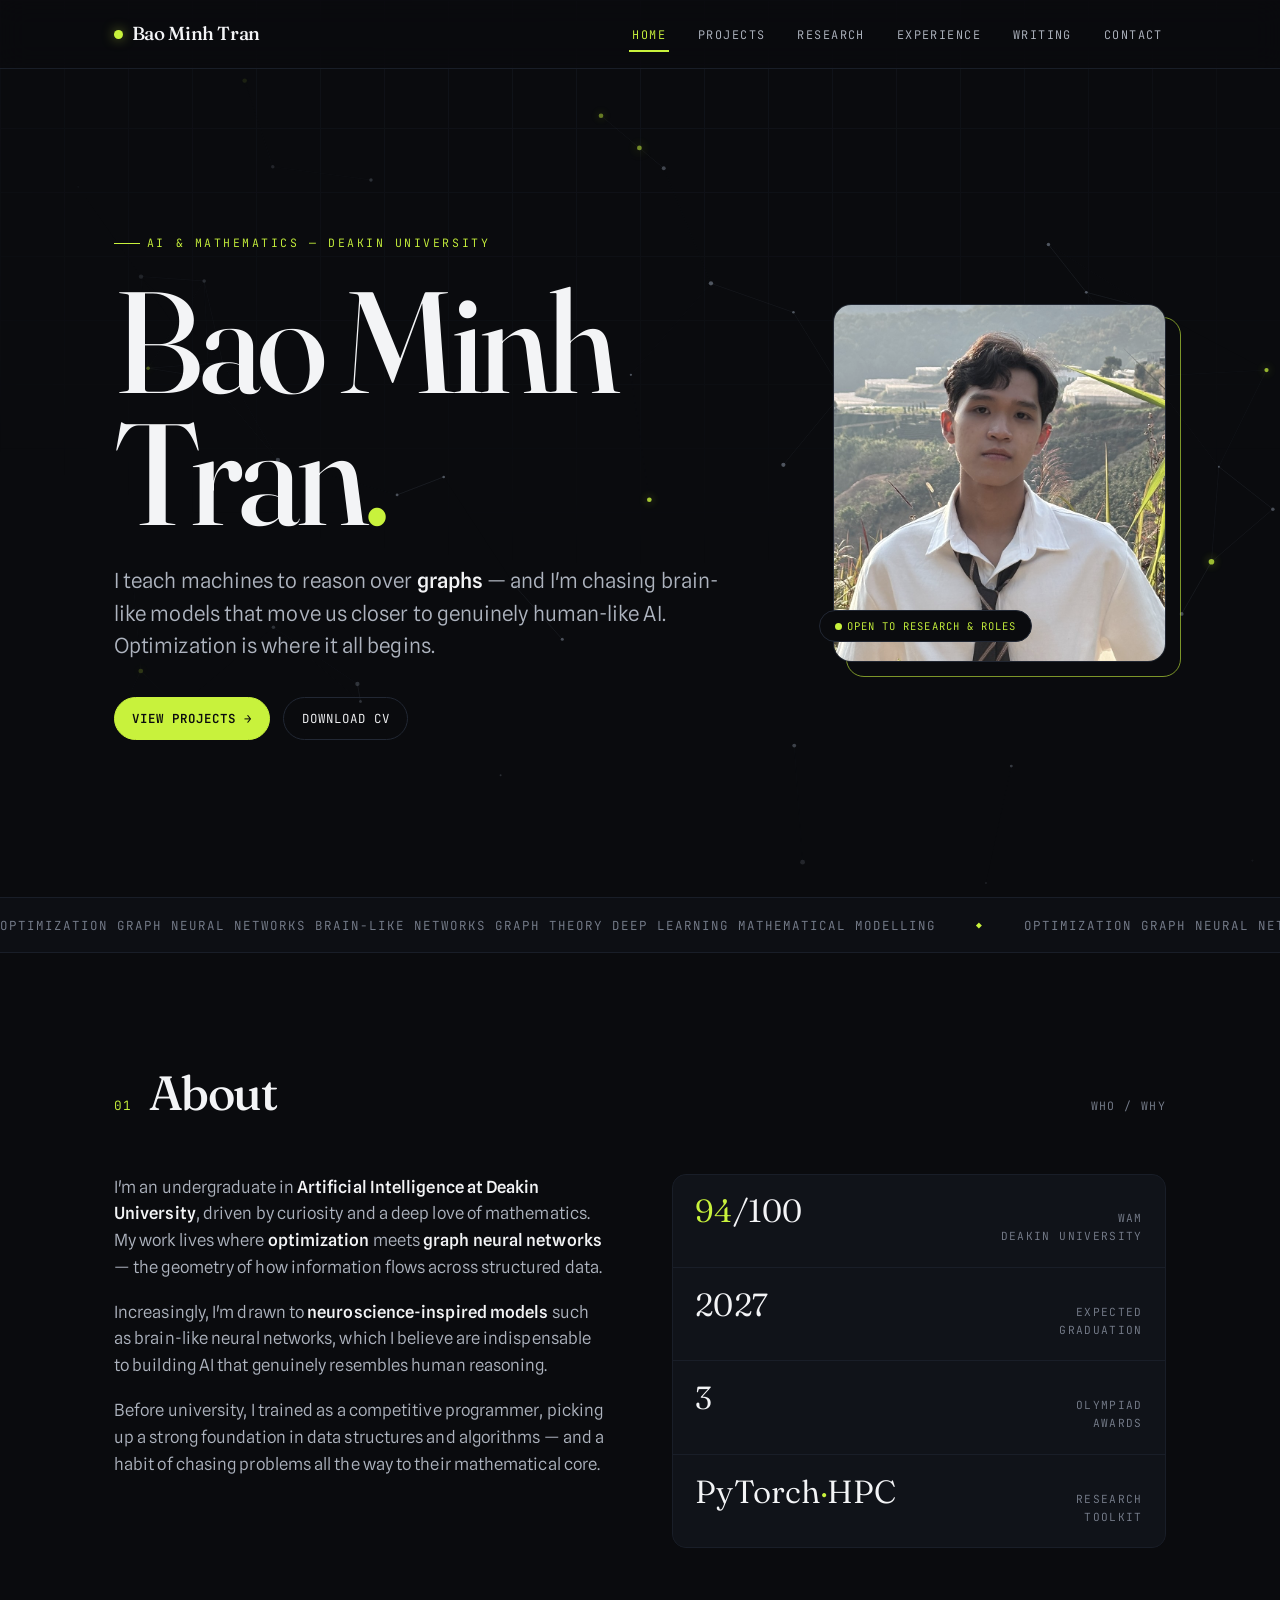
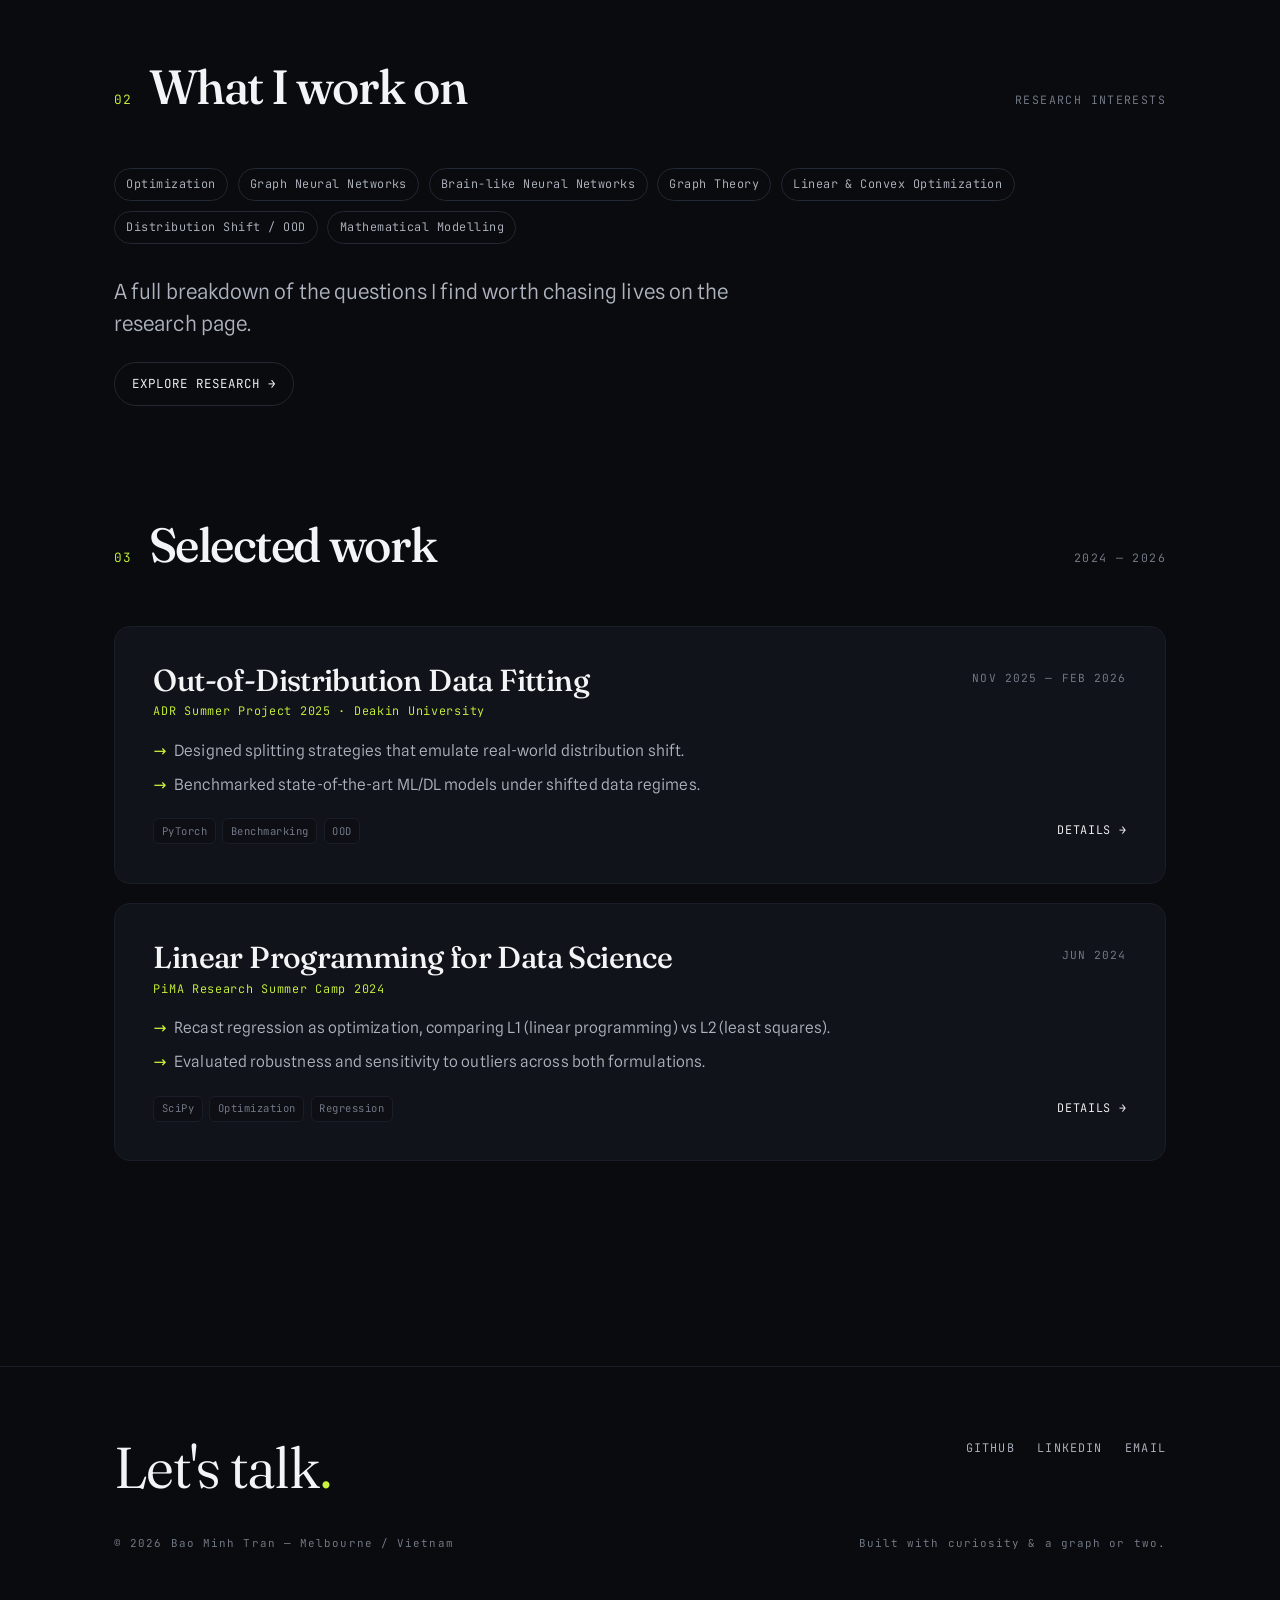
==== index.html @ bcad1dab "Initial commit" ====
<!DOCTYPE html>
<html lang="en">
<head>
<meta charset="UTF-8">
<meta name="viewport" content="width=device-width, initial-scale=1.0">
<title>Bao Minh Tran — AI & Mathematics</title>
<meta name="description" content="Bao Minh Tran — Artificial Intelligence undergraduate at Deakin University, working at the intersection of optimization, graph neural networks, and brain-like AI.">
<link rel="preconnect" href="https://fonts.googleapis.com">
<link rel="preconnect" href="https://fonts.gstatic.com" crossorigin>
<link href="https://fonts.googleapis.com/css2?family=Fraunces:opsz,wght@9..144,400..600&family=JetBrains+Mono:wght@400;500&family=Spline+Sans:wght@300;400;500&display=swap" rel="stylesheet">
<link rel="stylesheet" href="styles.css">
</head>
<body>

<header class="nav">
  <div class="wrap nav-inner">
    <a class="brand" href="index.html"><span class="node"></span>Bao Minh Tran</a>
    <button class="nav-toggle" aria-label="Menu" aria-expanded="false"><span></span></button>
    <ul class="nav-links">
      <li><a href="index.html" aria-current="page">Home</a></li>
      <li><a href="projects.html">Projects</a></li>
      <li><a href="research.html">Research</a></li>
      <li><a href="experience.html">Experience</a></li>
      <li><a href="blog.html">Writing</a></li>
      <li><a href="contact.html">Contact</a></li>
    </ul>
  </div>
</header>

<main>
  <!-- HERO -->
  <section class="hero">
    <canvas class="hero-canvas" data-graph data-density="1.1" aria-hidden="true"></canvas>
    <div class="wrap">
      <div class="hero-grid">
        <div class="hero-copy load">
          <span class="eyebrow">AI &amp; Mathematics — Deakin University</span>
          <h1 class="display">Bao Minh<br>Tran<span class="dot">.</span></h1>
          <p class="lede">I teach machines to reason over <strong style="color:var(--ink);font-weight:500">graphs</strong> — and I'm chasing brain-like models that move us closer to genuinely human-like AI. Optimization is where it all begins.</p>
          <div class="btn-row">
            <a class="btn btn-primary" href="projects.html">View projects <span class="arr">→</span></a>
            <a class="btn btn-ghost" href="assets/cv.pdf" target="_blank" rel="noopener">Download CV</a>
          </div>
        </div>
        <div class="hero-portrait load">
          <img src="assets/profile.jpg" alt="Portrait of Bao Minh Tran">
          <span class="portrait-tag"><span class="pulse"></span>Open to research &amp; roles</span>
        </div>
      </div>
    </div>
  </section>

  <!-- INTEREST TAPE -->
  <div class="tape" aria-hidden="true">
    <div class="tape-track">
      <span>Optimization Graph Neural Networks Brain-like Networks Graph Theory Deep Learning Mathematical Modelling</span>
      <span>Optimization Graph Neural Networks Brain-like Networks Graph Theory Deep Learning Mathematical Modelling</span>
    </div>
  </div>

  <!-- ABOUT -->
  <section class="section">
    <div class="wrap">
      <div class="section-head reveal">
        <span class="section-index">01</span>
        <h2 class="section-title">About</h2>
        <span class="section-note">Who / Why</span>
      </div>
      <div class="about-grid">
        <div class="reveal">
          <p>I'm an undergraduate in <strong>Artificial Intelligence at Deakin University</strong>, driven by curiosity and a deep love of mathematics. My work lives where <strong>optimization</strong> meets <strong>graph neural networks</strong> — the geometry of how information flows across structured data.</p>
          <p>Increasingly, I'm drawn to <strong>neuroscience-inspired models</strong> such as brain-like neural networks, which I believe are indispensable to building AI that genuinely resembles human reasoning.</p>
          <p>Before university, I trained as a competitive programmer, picking up a strong foundation in data structures and algorithms — and a habit of chasing problems all the way to their mathematical core.</p>
        </div>
        <div class="stat-rail reveal" data-delay="80">
          <div class="stat"><span class="num"><em>94</em>/100</span><span class="lab">WAM<br>Deakin University</span></div>
          <div class="stat"><span class="num">2027</span><span class="lab">Expected<br>graduation</span></div>
          <div class="stat"><span class="num">3</span><span class="lab">Olympiad<br>awards</span></div>
          <div class="stat"><span class="num">PyTorch<span class="dot">·</span>HPC</span><span class="lab">Research<br>toolkit</span></div>
        </div>
      </div>
    </div>
  </section>

  <!-- FOCUS -->
  <section class="section" style="padding-top:0;">
    <div class="wrap">
      <div class="section-head reveal">
        <span class="section-index">02</span>
        <h2 class="section-title">What I work on</h2>
        <span class="section-note">Research interests</span>
      </div>
      <div class="chips reveal" style="margin-bottom:2rem;">
        <span class="chip">Optimization</span>
        <span class="chip">Graph Neural Networks</span>
        <span class="chip">Brain-like Neural Networks</span>
        <span class="chip">Graph Theory</span>
        <span class="chip">Linear &amp; Convex Optimization</span>
        <span class="chip">Distribution Shift / OOD</span>
        <span class="chip">Mathematical Modelling</span>
      </div>
      <p class="lede reveal">A full breakdown of the questions I find worth chasing lives on the research page.</p>
      <div class="btn-row reveal" style="margin-top:1.4rem;">
        <a class="btn btn-ghost" href="research.html">Explore research <span class="arr">→</span></a>
      </div>
    </div>
  </section>

  <!-- SELECTED WORK TEASER -->
  <section class="section" style="padding-top:0;">
    <div class="wrap">
      <div class="section-head reveal">
        <span class="section-index">03</span>
        <h2 class="section-title">Selected work</h2>
        <span class="section-note">2024 — 2026</span>
      </div>
      <div class="cards">
        <article class="card reveal">
          <div class="card-top">
            <h3>Out-of-Distribution Data Fitting</h3>
            <span class="meta">Nov 2025 — Feb 2026</span>
          </div>
          <div class="org">ADR Summer Project 2025 · Deakin University</div>
          <ul>
            <li>Designed splitting strategies that emulate real-world distribution shift.</li>
            <li>Benchmarked state-of-the-art ML/DL models under shifted data regimes.</li>
          </ul>
          <div class="card-foot">
            <div class="tag-row"><span class="tag">PyTorch</span><span class="tag">Benchmarking</span><span class="tag">OOD</span></div>
            <a class="repo-link" href="projects.html">Details →</a>
          </div>
        </article>
        <article class="card reveal" data-delay="80">
          <div class="card-top">
            <h3>Linear Programming for Data Science</h3>
            <span class="meta">Jun 2024</span>
          </div>
          <div class="org">PiMA Research Summer Camp 2024</div>
          <ul>
            <li>Recast regression as optimization, comparing L1 (linear programming) vs L2 (least squares).</li>
            <li>Evaluated robustness and sensitivity to outliers across both formulations.</li>
          </ul>
          <div class="card-foot">
            <div class="tag-row"><span class="tag">SciPy</span><span class="tag">Optimization</span><span class="tag">Regression</span></div>
            <a class="repo-link" href="projects.html">Details →</a>
          </div>
        </article>
      </div>
    </div>
  </section>
</main>

<footer class="footer">
  <div class="wrap">
    <div class="footer-grid">
      <div class="big"><a href="contact.html">Let's talk<span class="dot">.</span></a></div>
      <nav class="footer-links" aria-label="Social links">
        <a href="https://github.com/Trminh06-work" target="_blank" rel="noopener">GitHub</a>
        <a href="https://linkedin.com/in/bao-minh-tran" target="_blank" rel="noopener">LinkedIn</a>
        <a href="mailto:s224236373@deakin.edu.au">Email</a>
      </nav>
    </div>
    <div class="footer-meta">
      <span>© <span data-year>2026</span> Bao Minh Tran — Melbourne / Vietnam</span>
      <span>Built with curiosity &amp; a graph or two.</span>
    </div>
  </div>
</footer>

<script src="main.js"></script>
</body>
</html>
---- styles.css ----
/* ============================================================
   Bao Minh Tran — personal site
   Aesthetic: cool ink background, acid-lime accent,
   editorial serif display (Fraunces) + clean sans body
   (Spline Sans) + mono labels (JetBrains Mono).
   Motif: graph networks (nodes + edges).
   ============================================================ */

:root {
  --bg:        #0A0B0E;
  --bg-soft:   #0D0F14;
  --panel:     #101319;
  --panel-2:   #141822;
  --line:      #222834;
  --line-soft: #191E28;
  --ink:       #F3F4F6;
  --ink-dim:   #AEB4BF;
  --muted:     #767D8B;
  --accent:    #C8F23C;
  --accent-ink:#0A0B0E;
  --glow:      rgba(200, 242, 60, 0.55);

  --maxw: 1180px;
  --gut: clamp(20px, 5vw, 64px);

  --f-display: "Fraunces", Georgia, serif;
  --f-body: "Spline Sans", system-ui, sans-serif;
  --f-mono: "JetBrains Mono", ui-monospace, monospace;

  --ease: cubic-bezier(0.22, 1, 0.36, 1);
}

* { box-sizing: border-box; margin: 0; padding: 0; }

html { scroll-behavior: smooth; -webkit-text-size-adjust: 100%; }

body {
  background: var(--bg);
  color: var(--ink);
  font-family: var(--f-body);
  font-size: 16px;
  line-height: 1.6;
  font-weight: 350;
  letter-spacing: 0.005em;
  -webkit-font-smoothing: antialiased;
  text-rendering: optimizeLegibility;
  overflow-x: hidden;
  min-height: 100vh;
  display: flex;
  flex-direction: column;
}

/* faint global grid + grain for depth */
body::before {
  content: "";
  position: fixed;
  inset: 0;
  background-image:
    linear-gradient(var(--line-soft) 1px, transparent 1px),
    linear-gradient(90deg, var(--line-soft) 1px, transparent 1px);
  background-size: 64px 64px;
  -webkit-mask-image: radial-gradient(ellipse 120% 90% at 50% 0%, #000 5%, transparent 70%);
          mask-image: radial-gradient(ellipse 120% 90% at 50% 0%, #000 5%, transparent 70%);
  opacity: 0.5;
  pointer-events: none;
  z-index: 0;
}

::selection { background: var(--accent); color: var(--accent-ink); }

a { color: inherit; text-decoration: none; }

img { max-width: 100%; display: block; }

:focus-visible {
  outline: 2px solid var(--accent);
  outline-offset: 3px;
  border-radius: 2px;
}

/* ---------- layout ---------- */
.wrap {
  width: 100%;
  max-width: var(--maxw);
  margin-inline: auto;
  padding-inline: var(--gut);
  position: relative;
  z-index: 1;
}

main { flex: 1 0 auto; position: relative; z-index: 1; }

.section { padding-block: clamp(56px, 9vw, 120px); }

/* ---------- typography ---------- */
.eyebrow {
  font-family: var(--f-mono);
  font-size: 0.72rem;
  letter-spacing: 0.22em;
  text-transform: uppercase;
  color: var(--accent);
  display: inline-flex;
  align-items: center;
  gap: 0.6em;
}
.eyebrow::before {
  content: "";
  width: 26px;
  height: 1px;
  background: var(--accent);
  display: inline-block;
}

h1, h2, h3 { font-family: var(--f-display); font-weight: 500; line-height: 1.02; letter-spacing: -0.02em; }

.display {
  font-family: var(--f-display);
  font-weight: 460;
  font-size: clamp(3.2rem, 12vw, 9rem);
  line-height: 0.92;
  letter-spacing: -0.035em;
  font-optical-sizing: auto;
}

.dot { color: var(--accent); }

p.lede {
  font-size: clamp(1.05rem, 2vw, 1.3rem);
  color: var(--ink-dim);
  font-weight: 350;
  max-width: 56ch;
  line-height: 1.55;
}

.section-head {
  display: flex;
  align-items: baseline;
  gap: 1rem;
  margin-bottom: clamp(28px, 5vw, 56px);
  flex-wrap: wrap;
}
.section-index {
  font-family: var(--f-mono);
  font-size: 0.8rem;
  color: var(--accent);
  letter-spacing: 0.1em;
  padding-top: 0.4em;
}
.section-title {
  font-size: clamp(1.9rem, 5vw, 3rem);
  letter-spacing: -0.03em;
}
.section-note {
  margin-left: auto;
  color: var(--muted);
  font-family: var(--f-mono);
  font-size: 0.72rem;
  letter-spacing: 0.12em;
  text-transform: uppercase;
  padding-top: 0.6em;
}

/* ---------- nav ---------- */
.nav {
  position: sticky;
  top: 0;
  z-index: 50;
  backdrop-filter: blur(14px);
  -webkit-backdrop-filter: blur(14px);
  background: color-mix(in srgb, var(--bg) 72%, transparent);
  border-bottom: 1px solid var(--line-soft);
}
.nav-inner {
  display: flex;
  align-items: center;
  justify-content: space-between;
  height: 68px;
}
.brand {
  font-family: var(--f-display);
  font-size: 1.18rem;
  font-weight: 500;
  letter-spacing: -0.02em;
  display: inline-flex;
  align-items: center;
  gap: 0.55rem;
}
.brand .node {
  width: 9px; height: 9px;
  background: var(--accent);
  border-radius: 50%;
  box-shadow: 0 0 12px var(--glow);
  flex: none;
}
.nav-links {
  display: flex;
  align-items: center;
  gap: clamp(0.4rem, 2vw, 1.6rem);
  list-style: none;
}
.nav-links a {
  font-family: var(--f-mono);
  font-size: 0.74rem;
  letter-spacing: 0.12em;
  text-transform: uppercase;
  color: var(--ink-dim);
  padding: 0.4rem 0.2rem;
  position: relative;
  transition: color 0.25s var(--ease);
}
.nav-links a::after {
  content: "";
  position: absolute;
  left: 0; bottom: -2px;
  width: 0; height: 1.5px;
  background: var(--accent);
  transition: width 0.3s var(--ease);
}
.nav-links a:hover { color: var(--ink); }
.nav-links a:hover::after,
.nav-links a[aria-current="page"]::after { width: 100%; }
.nav-links a[aria-current="page"] { color: var(--accent); }

.nav-toggle {
  display: none;
  background: none;
  border: 1px solid var(--line);
  color: var(--ink);
  width: 42px; height: 38px;
  border-radius: 9px;
  cursor: pointer;
  align-items: center;
  justify-content: center;
}
.nav-toggle span,
.nav-toggle span::before,
.nav-toggle span::after {
  content: "";
  display: block;
  width: 18px; height: 1.6px;
  background: var(--ink);
  position: relative;
  transition: 0.25s var(--ease);
}
.nav-toggle span::before { position: absolute; top: -6px; }
.nav-toggle span::after  { position: absolute; top: 6px; }
.nav.open .nav-toggle span { background: transparent; }
.nav.open .nav-toggle span::before { transform: rotate(45deg); top: 0; }
.nav.open .nav-toggle span::after  { transform: rotate(-45deg); top: 0; }

/* ---------- buttons ---------- */
.btn {
  display: inline-flex;
  align-items: center;
  gap: 0.6em;
  font-family: var(--f-mono);
  font-size: 0.78rem;
  letter-spacing: 0.08em;
  text-transform: uppercase;
  padding: 0.85em 1.4em;
  border-radius: 999px;
  border: 1px solid var(--line);
  color: var(--ink);
  transition: 0.25s var(--ease);
  cursor: pointer;
  background: transparent;
}
.btn .arr { transition: transform 0.25s var(--ease); }
.btn:hover .arr { transform: translateX(3px); }
.btn-primary {
  background: var(--accent);
  color: var(--accent-ink);
  border-color: var(--accent);
  font-weight: 600;
}
.btn-primary:hover { box-shadow: 0 0 28px var(--glow); transform: translateY(-2px); }
.btn-ghost:hover { border-color: var(--accent); color: var(--accent); }
.btn-row { display: flex; gap: 0.8rem; flex-wrap: wrap; align-items: center; }

/* ---------- hero ---------- */
.hero {
  position: relative;
  min-height: min(92vh, 880px);
  display: flex;
  align-items: center;
  padding-block: clamp(60px, 12vh, 140px);
  overflow: hidden;
}
.hero-canvas {
  position: absolute;
  inset: 0;
  width: 100%; height: 100%;
  z-index: 0;
  -webkit-mask-image: radial-gradient(ellipse 90% 80% at 65% 45%, #000 35%, transparent 80%);
          mask-image: radial-gradient(ellipse 90% 80% at 65% 45%, #000 35%, transparent 80%);
  opacity: 0.9;
}
.hero .wrap { z-index: 2; }
.hero-grid {
  display: grid;
  grid-template-columns: 1.5fr 0.9fr;
  gap: clamp(2rem, 5vw, 5rem);
  align-items: center;
}
.hero-copy .eyebrow { margin-bottom: 1.4rem; }
.hero-copy .display { margin-bottom: 1.6rem; }
.hero-copy .lede { margin-bottom: 2.2rem; }

.hero-portrait {
  position: relative;
  justify-self: end;
}
.hero-portrait img {
  width: clamp(220px, 26vw, 340px);
  aspect-ratio: 0.93;
  object-fit: cover;
  border-radius: 18px;
  filter: grayscale(0.15) contrast(1.02);
  border: 1px solid var(--line);
}
.hero-portrait::after {
  content: "";
  position: absolute;
  inset: -1px;
  border-radius: 18px;
  border: 1px solid var(--accent);
  transform: translate(14px, 14px);
  z-index: -1;
  opacity: 0.6;
}
.portrait-tag {
  position: absolute;
  left: -14px; bottom: 20px;
  background: var(--bg);
  border: 1px solid var(--line);
  border-radius: 999px;
  padding: 0.4rem 0.9rem;
  font-family: var(--f-mono);
  font-size: 0.66rem;
  letter-spacing: 0.1em;
  text-transform: uppercase;
  color: var(--accent);
  display: inline-flex;
  align-items: center;
  gap: 0.5em;
}
.pulse {
  width: 7px; height: 7px; border-radius: 50%;
  background: var(--accent);
  box-shadow: 0 0 0 0 var(--glow);
  animation: pulse 2.2s infinite;
}
@keyframes pulse {
  0% { box-shadow: 0 0 0 0 var(--glow); }
  70% { box-shadow: 0 0 0 9px rgba(200,242,60,0); }
  100% { box-shadow: 0 0 0 0 rgba(200,242,60,0); }
}

/* marquee of interests */
.tape {
  border-block: 1px solid var(--line-soft);
  overflow: hidden;
  white-space: nowrap;
  padding-block: 0.9rem;
  background: var(--bg-soft);
}
.tape-track {
  display: inline-flex;
  gap: 2.5rem;
  font-family: var(--f-mono);
  font-size: 0.78rem;
  letter-spacing: 0.16em;
  text-transform: uppercase;
  color: var(--muted);
  animation: marquee 28s linear infinite;
  will-change: transform;
}
.tape-track span { display: inline-flex; align-items: center; gap: 2.5rem; }
.tape-track span::after { content: "◆"; color: var(--accent); font-size: 0.6rem; }
@keyframes marquee { to { transform: translateX(-50%); } }

/* ---------- page header (inner pages) ---------- */
.page-head {
  position: relative;
  padding-block: clamp(72px, 12vw, 150px) clamp(40px, 6vw, 72px);
  border-bottom: 1px solid var(--line-soft);
  overflow: hidden;
}
.page-head canvas {
  position: absolute; inset: 0; width: 100%; height: 100%;
  z-index: 0; opacity: 0.7;
  -webkit-mask-image: radial-gradient(ellipse 80% 120% at 85% 30%, #000 10%, transparent 75%);
          mask-image: radial-gradient(ellipse 80% 120% at 85% 30%, #000 10%, transparent 75%);
}
.page-head .wrap { z-index: 2; }
.page-head h1 {
  font-size: clamp(2.6rem, 8vw, 5.2rem);
  letter-spacing: -0.035em;
  margin-block: 0.8rem 0.6rem;
}
.page-head p { color: var(--ink-dim); max-width: 50ch; }

/* ---------- about strip ---------- */
.about-grid {
  display: grid;
  grid-template-columns: 1fr 1fr;
  gap: clamp(2rem, 5vw, 4.5rem);
  align-items: start;
}
.about-grid p { color: var(--ink-dim); margin-bottom: 1.1rem; font-size: 1.05rem; }
.about-grid p strong { color: var(--ink); font-weight: 500; }
.stat-rail { display: grid; gap: 1px; background: var(--line-soft); border: 1px solid var(--line-soft); border-radius: 14px; overflow: hidden; }
.stat {
  background: var(--panel);
  padding: 1.3rem 1.4rem;
  display: flex;
  align-items: baseline;
  justify-content: space-between;
  gap: 1rem;
}
.stat .num { font-family: var(--f-display); font-size: 2rem; line-height: 1; color: var(--ink); }
.stat .num em { color: var(--accent); font-style: normal; }
.stat .lab { font-family: var(--f-mono); font-size: 0.7rem; letter-spacing: 0.12em; text-transform: uppercase; color: var(--muted); text-align: right; }

/* ---------- chips ---------- */
.chips { display: flex; flex-wrap: wrap; gap: 0.6rem; }
.chip {
  font-family: var(--f-mono);
  font-size: 0.74rem;
  letter-spacing: 0.04em;
  padding: 0.5em 0.95em;
  border: 1px solid var(--line);
  border-radius: 999px;
  color: var(--ink-dim);
  transition: 0.2s var(--ease);
}
.chip:hover { border-color: var(--accent); color: var(--accent); transform: translateY(-2px); }

/* ---------- project / generic cards ---------- */
.cards { display: grid; gap: 1.2rem; }
.card {
  position: relative;
  background: var(--panel);
  border: 1px solid var(--line-soft);
  border-radius: 16px;
  padding: clamp(1.6rem, 3vw, 2.4rem);
  transition: 0.3s var(--ease);
  overflow: hidden;
}
.card::before {
  content: "";
  position: absolute;
  left: 0; top: 0; bottom: 0;
  width: 2px;
  background: var(--accent);
  transform: scaleY(0);
  transform-origin: top;
  transition: transform 0.4s var(--ease);
}
.card:hover { border-color: var(--line); transform: translateY(-4px); background: var(--panel-2); }
.card:hover::before { transform: scaleY(1); }
.card-top {
  display: flex;
  justify-content: space-between;
  align-items: flex-start;
  gap: 1rem;
  flex-wrap: wrap;
  margin-bottom: 0.4rem;
}
.card h3 { font-size: clamp(1.4rem, 3vw, 1.9rem); letter-spacing: -0.02em; }
.card .meta { font-family: var(--f-mono); font-size: 0.7rem; letter-spacing: 0.1em; text-transform: uppercase; color: var(--muted); white-space: nowrap; padding-top: 0.4em; }
.card .org { color: var(--accent); font-family: var(--f-mono); font-size: 0.74rem; letter-spacing: 0.06em; margin-bottom: 1.1rem; }
.card ul { list-style: none; display: grid; gap: 0.55rem; margin-bottom: 1.3rem; }
.card li { color: var(--ink-dim); padding-left: 1.3rem; position: relative; font-size: 0.97rem; }
.card li::before { content: "→"; position: absolute; left: 0; color: var(--accent); }
.card-foot { display: flex; align-items: center; justify-content: space-between; gap: 1rem; flex-wrap: wrap; }
.tag-row { display: flex; flex-wrap: wrap; gap: 0.4rem; }
.tag { font-family: var(--f-mono); font-size: 0.66rem; letter-spacing: 0.05em; padding: 0.35em 0.7em; background: var(--bg-soft); border: 1px solid var(--line-soft); border-radius: 6px; color: var(--muted); }
.repo-link { font-family: var(--f-mono); font-size: 0.74rem; letter-spacing: 0.06em; text-transform: uppercase; color: var(--ink); display: inline-flex; gap: 0.45em; align-items: center; border-bottom: 1px solid transparent; transition: 0.2s var(--ease); }
.repo-link:hover { color: var(--accent); border-color: var(--accent); }

/* ---------- timeline ---------- */
.timeline { position: relative; display: grid; gap: 0.8rem; padding-left: 1.6rem; }
.timeline::before { content: ""; position: absolute; left: 4px; top: 8px; bottom: 8px; width: 1px; background: var(--line); }
.tl-item { position: relative; }
.tl-item::before {
  content: ""; position: absolute; left: -1.6rem; top: 0.5rem;
  width: 9px; height: 9px; border-radius: 50%;
  background: var(--bg); border: 2px solid var(--accent);
}
.tl-item .when { font-family: var(--f-mono); font-size: 0.7rem; letter-spacing: 0.1em; text-transform: uppercase; color: var(--accent); }
.tl-item h3 { font-size: 1.35rem; margin-block: 0.3rem 0.15rem; }
.tl-item .sub { color: var(--muted); font-size: 0.9rem; margin-bottom: 0.7rem; }
.tl-item ul { list-style: none; display: grid; gap: 0.4rem; }
.tl-item li { color: var(--ink-dim); padding-left: 1.2rem; position: relative; font-size: 0.96rem; }
.tl-item li::before { content: "—"; position: absolute; left: 0; color: var(--muted); }

/* ---------- skills ---------- */
.skill-grid { display: grid; grid-template-columns: repeat(3, 1fr); gap: 1px; background: var(--line-soft); border: 1px solid var(--line-soft); border-radius: 14px; overflow: hidden; }
.skill-col { background: var(--panel); padding: clamp(1.4rem, 2.5vw, 2rem); }
.skill-col h4 { font-family: var(--f-mono); font-size: 0.72rem; letter-spacing: 0.14em; text-transform: uppercase; color: var(--accent); margin-bottom: 1.1rem; font-weight: 500; }
.skill-col ul { list-style: none; display: grid; gap: 0.7rem; }
.skill-col li { color: var(--ink-dim); display: flex; align-items: center; gap: 0.6rem; font-size: 0.97rem; }
.skill-col li::before { content: ""; width: 5px; height: 5px; border-radius: 50%; background: var(--accent); flex: none; }

/* ---------- research blocks ---------- */
.research-grid { display: grid; grid-template-columns: repeat(2, 1fr); gap: 1.2rem; }
.research-card { background: var(--panel); border: 1px solid var(--line-soft); border-radius: 16px; padding: clamp(1.6rem, 3vw, 2.2rem); transition: 0.3s var(--ease); }
.research-card:hover { border-color: var(--accent); transform: translateY(-3px); }
.research-card .rc-no { font-family: var(--f-mono); font-size: 0.74rem; color: var(--accent); letter-spacing: 0.1em; }
.research-card h3 { font-size: 1.55rem; margin-block: 0.5rem 0.7rem; letter-spacing: -0.02em; }
.research-card p { color: var(--ink-dim); font-size: 0.97rem; }

/* ---------- empty state ---------- */
.empty {
  border: 1px dashed var(--line);
  border-radius: 16px;
  padding: clamp(2.4rem, 6vw, 4rem);
  text-align: center;
  background:
    radial-gradient(circle at 50% 0%, rgba(200,242,60,0.05), transparent 60%),
    var(--bg-soft);
}
.empty .ico { font-family: var(--f-mono); font-size: 0.74rem; letter-spacing: 0.2em; text-transform: uppercase; color: var(--accent); display: inline-flex; align-items: center; gap: 0.6em; margin-bottom: 1.1rem; }
.empty h3 { font-size: clamp(1.6rem, 4vw, 2.4rem); margin-bottom: 0.8rem; letter-spacing: -0.02em; }
.empty p { color: var(--ink-dim); max-width: 48ch; margin-inline: auto; margin-bottom: 1.6rem; }

/* ---------- contact ---------- */
.contact-grid { display: grid; grid-template-columns: 1.1fr 0.9fr; gap: clamp(2rem, 5vw, 4rem); align-items: start; }
.contact-list { display: grid; gap: 1px; background: var(--line-soft); border: 1px solid var(--line-soft); border-radius: 14px; overflow: hidden; }
.contact-row { background: var(--panel); padding: 1.3rem 1.5rem; display: flex; align-items: center; justify-content: space-between; gap: 1rem; transition: 0.25s var(--ease); }
.contact-row:hover { background: var(--panel-2); }
.contact-row .ck { font-family: var(--f-mono); font-size: 0.7rem; letter-spacing: 0.12em; text-transform: uppercase; color: var(--muted); }
.contact-row .cv { font-size: 1.02rem; color: var(--ink); display: inline-flex; align-items: center; gap: 0.5em; }
.contact-row a.cv:hover { color: var(--accent); }
.contact-row.soon .cv { color: var(--muted); }
.badge-soon { font-family: var(--f-mono); font-size: 0.6rem; letter-spacing: 0.1em; text-transform: uppercase; color: var(--accent); border: 1px solid var(--line); border-radius: 999px; padding: 0.2em 0.6em; }

.cv-card { background: var(--panel); border: 1px solid var(--line-soft); border-radius: 16px; padding: clamp(1.8rem, 4vw, 2.6rem); }
.cv-card h3 { font-size: 1.7rem; margin-bottom: 0.6rem; letter-spacing: -0.02em; }
.cv-card p { color: var(--ink-dim); margin-bottom: 1.6rem; font-size: 0.98rem; }

/* ---------- footer ---------- */
.footer {
  border-top: 1px solid var(--line-soft);
  padding-block: clamp(40px, 7vw, 72px);
  margin-top: clamp(40px, 8vw, 90px);
  position: relative;
  z-index: 1;
}
.footer-grid { display: flex; justify-content: space-between; align-items: flex-start; gap: 2rem; flex-wrap: wrap; }
.footer .big { font-family: var(--f-display); font-size: clamp(2rem, 6vw, 3.6rem); letter-spacing: -0.03em; line-height: 1; }
.footer .big a:hover { color: var(--accent); }
.footer-links { display: flex; gap: 1.4rem; flex-wrap: wrap; }
.footer-links a { font-family: var(--f-mono); font-size: 0.74rem; letter-spacing: 0.1em; text-transform: uppercase; color: var(--ink-dim); transition: 0.2s var(--ease); }
.footer-links a:hover { color: var(--accent); }
.footer-meta { font-family: var(--f-mono); font-size: 0.68rem; letter-spacing: 0.1em; color: var(--muted); margin-top: 2.4rem; display: flex; justify-content: space-between; gap: 1rem; flex-wrap: wrap; }

/* ---------- reveal animation ---------- */
.reveal { opacity: 0; transform: translateY(22px); transition: opacity 0.8s var(--ease), transform 0.8s var(--ease); }
.reveal.in { opacity: 1; transform: none; }

/* staggered hero load */
.load > * { opacity: 0; animation: rise 0.9s var(--ease) forwards; }
.load > *:nth-child(1) { animation-delay: 0.05s; }
.load > *:nth-child(2) { animation-delay: 0.16s; }
.load > *:nth-child(3) { animation-delay: 0.27s; }
.load > *:nth-child(4) { animation-delay: 0.38s; }
.load > *:nth-child(5) { animation-delay: 0.49s; }
@keyframes rise { from { opacity: 0; transform: translateY(26px); } to { opacity: 1; transform: none; } }

/* ---------- responsive ---------- */
@media (max-width: 880px) {
  .hero-grid { grid-template-columns: 1fr; }
  .hero-portrait { justify-self: start; order: -1; margin-bottom: 1rem; }
  .hero-portrait img { width: clamp(180px, 50vw, 240px); }
  .about-grid, .contact-grid { grid-template-columns: 1fr; }
  .research-grid { grid-template-columns: 1fr; }
  .skill-grid { grid-template-columns: 1fr; }

  .nav-toggle { display: inline-flex; }
  .nav-links {
    position: fixed;
    inset: 68px 0 auto 0;
    flex-direction: column;
    align-items: flex-start;
    gap: 0;
    background: var(--bg-soft);
    border-bottom: 1px solid var(--line);
    padding: 0.5rem var(--gut) 1.4rem;
    transform: translateY(-12px);
    opacity: 0;
    pointer-events: none;
    transition: 0.28s var(--ease);
  }
  .nav.open .nav-links { transform: none; opacity: 1; pointer-events: auto; }
  .nav-links li { width: 100%; border-bottom: 1px solid var(--line-soft); }
  .nav-links a { display: block; padding: 1rem 0; font-size: 0.82rem; }
  .nav-links a::after { display: none; }
}

@media (prefers-reduced-motion: reduce) {
  *, *::before, *::after { animation: none !important; transition: none !important; scroll-behavior: auto !important; }
  .reveal { opacity: 1; transform: none; }
  .load > * { opacity: 1; }
}
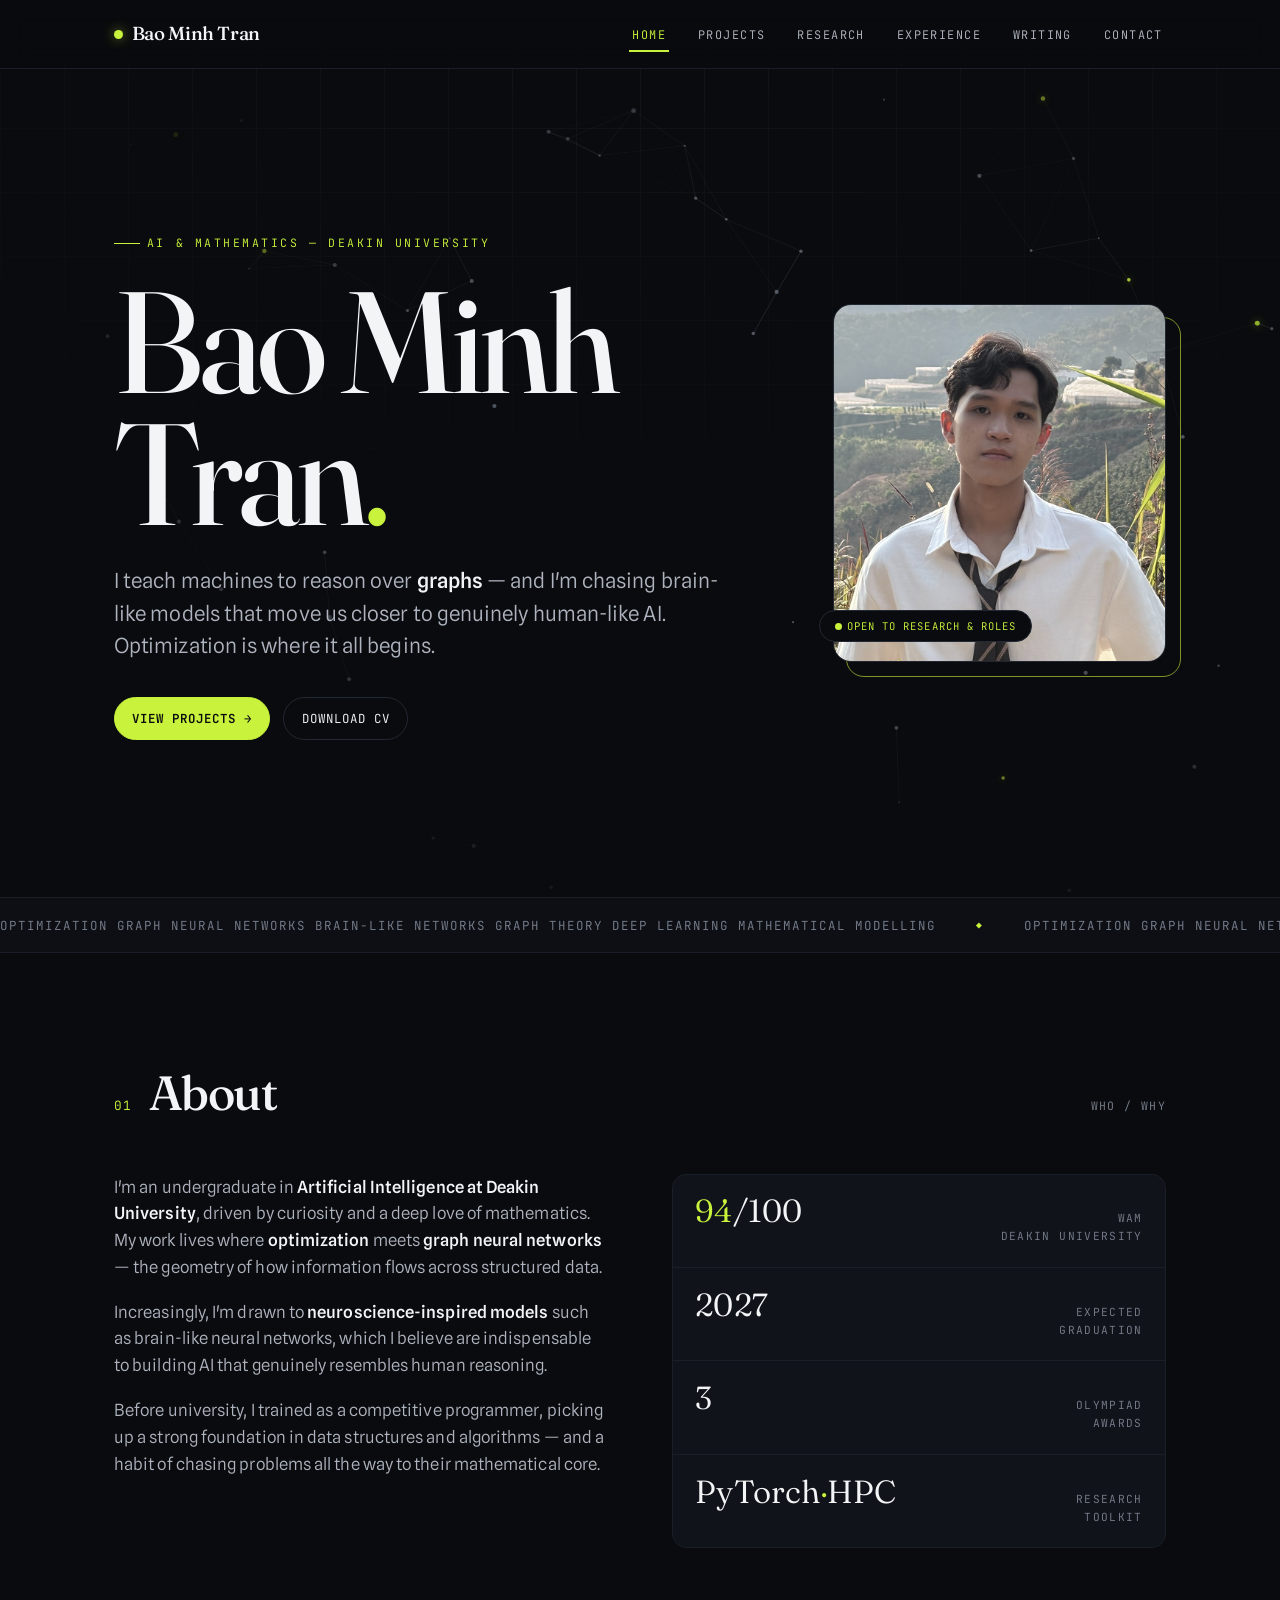
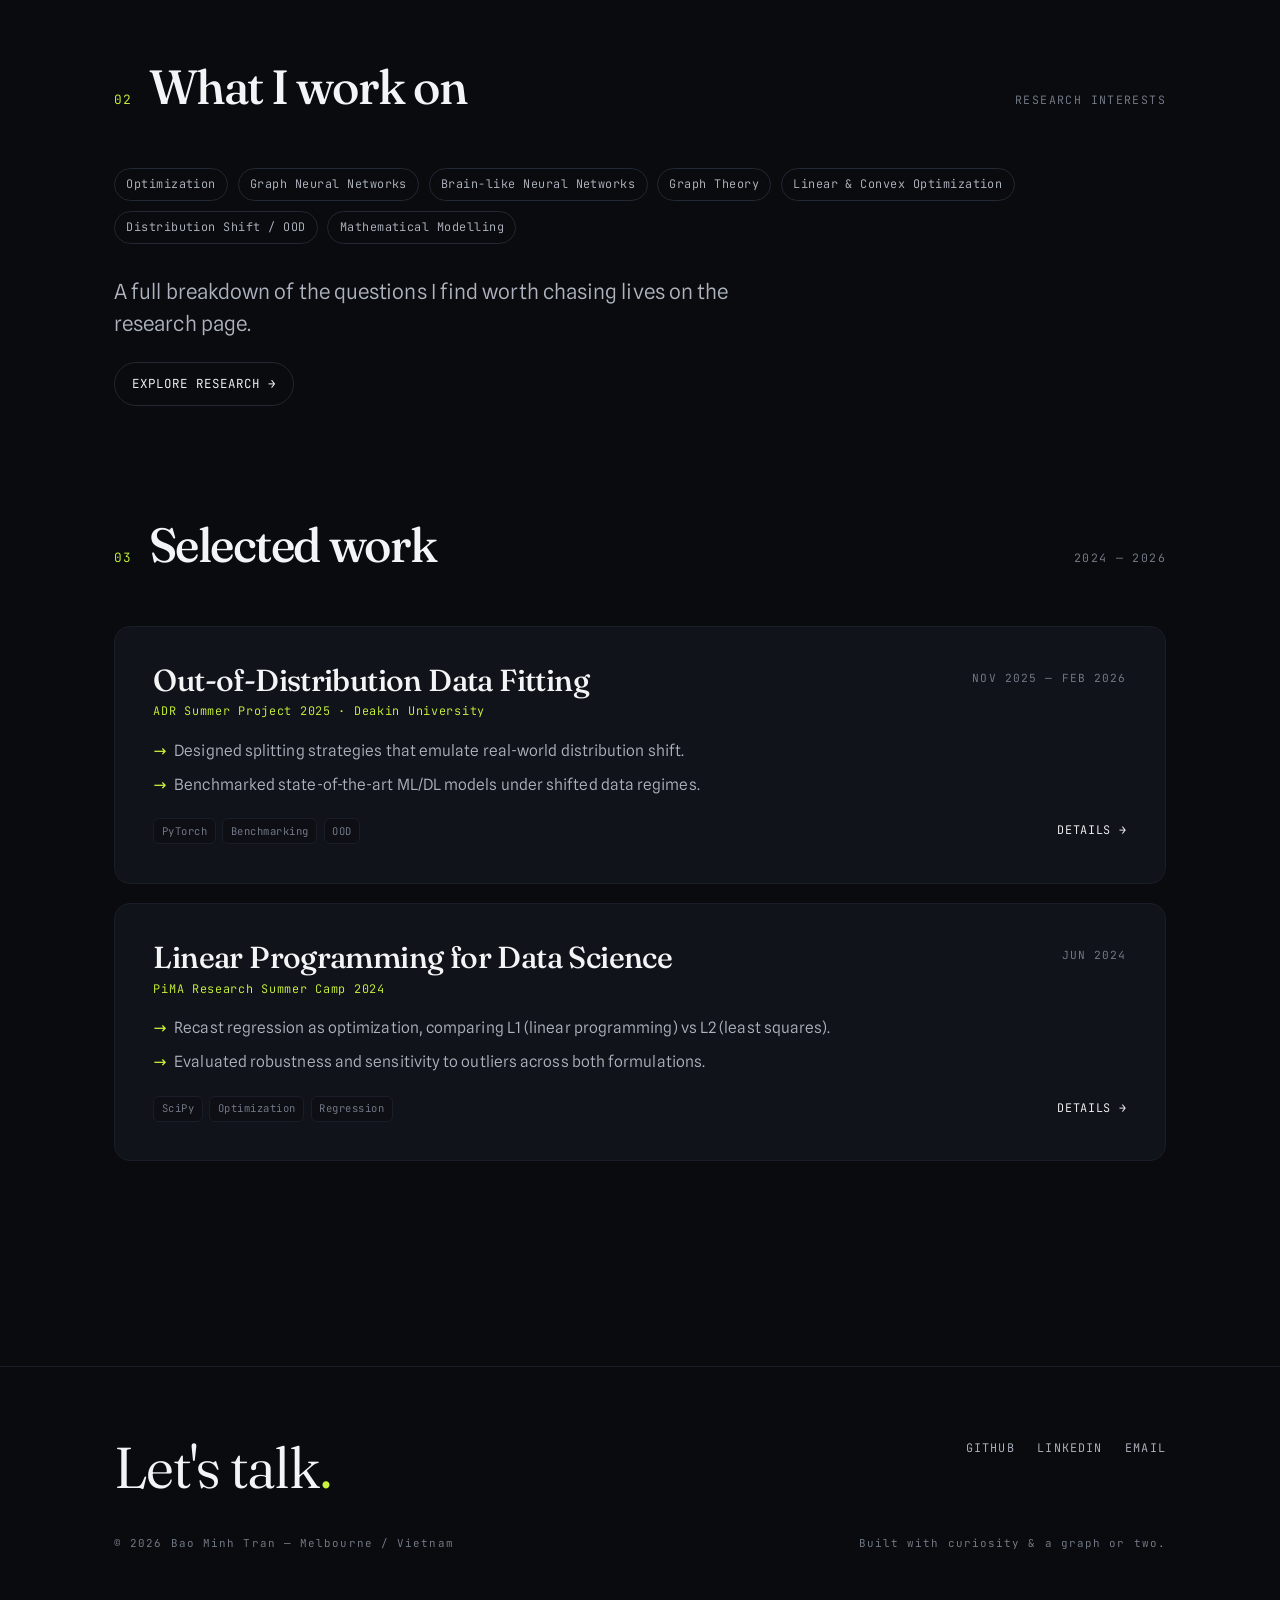
==== commit 7c63fad7: "Update contact, project repo links, and  add OODToolkit" ====
--- a/index.html
+++ b/index.html
@@ -156,8 +156,8 @@
       <div class="big"><a href="contact.html">Let's talk<span class="dot">.</span></a></div>
       <nav class="footer-links" aria-label="Social links">
         <a href="https://github.com/Trminh06-work" target="_blank" rel="noopener">GitHub</a>
-        <a href="https://linkedin.com/in/bao-minh-tran" target="_blank" rel="noopener">LinkedIn</a>
-        <a href="mailto:s224236373@deakin.edu.au">Email</a>
+        <a href="https://www.linkedin.com/in/bao-minh-tran-587272372/" target="_blank" rel="noopener">LinkedIn</a>
+        <a href="mailto:trminh06.work@gmail.com">Email</a>
       </nav>
     </div>
     <div class="footer-meta">
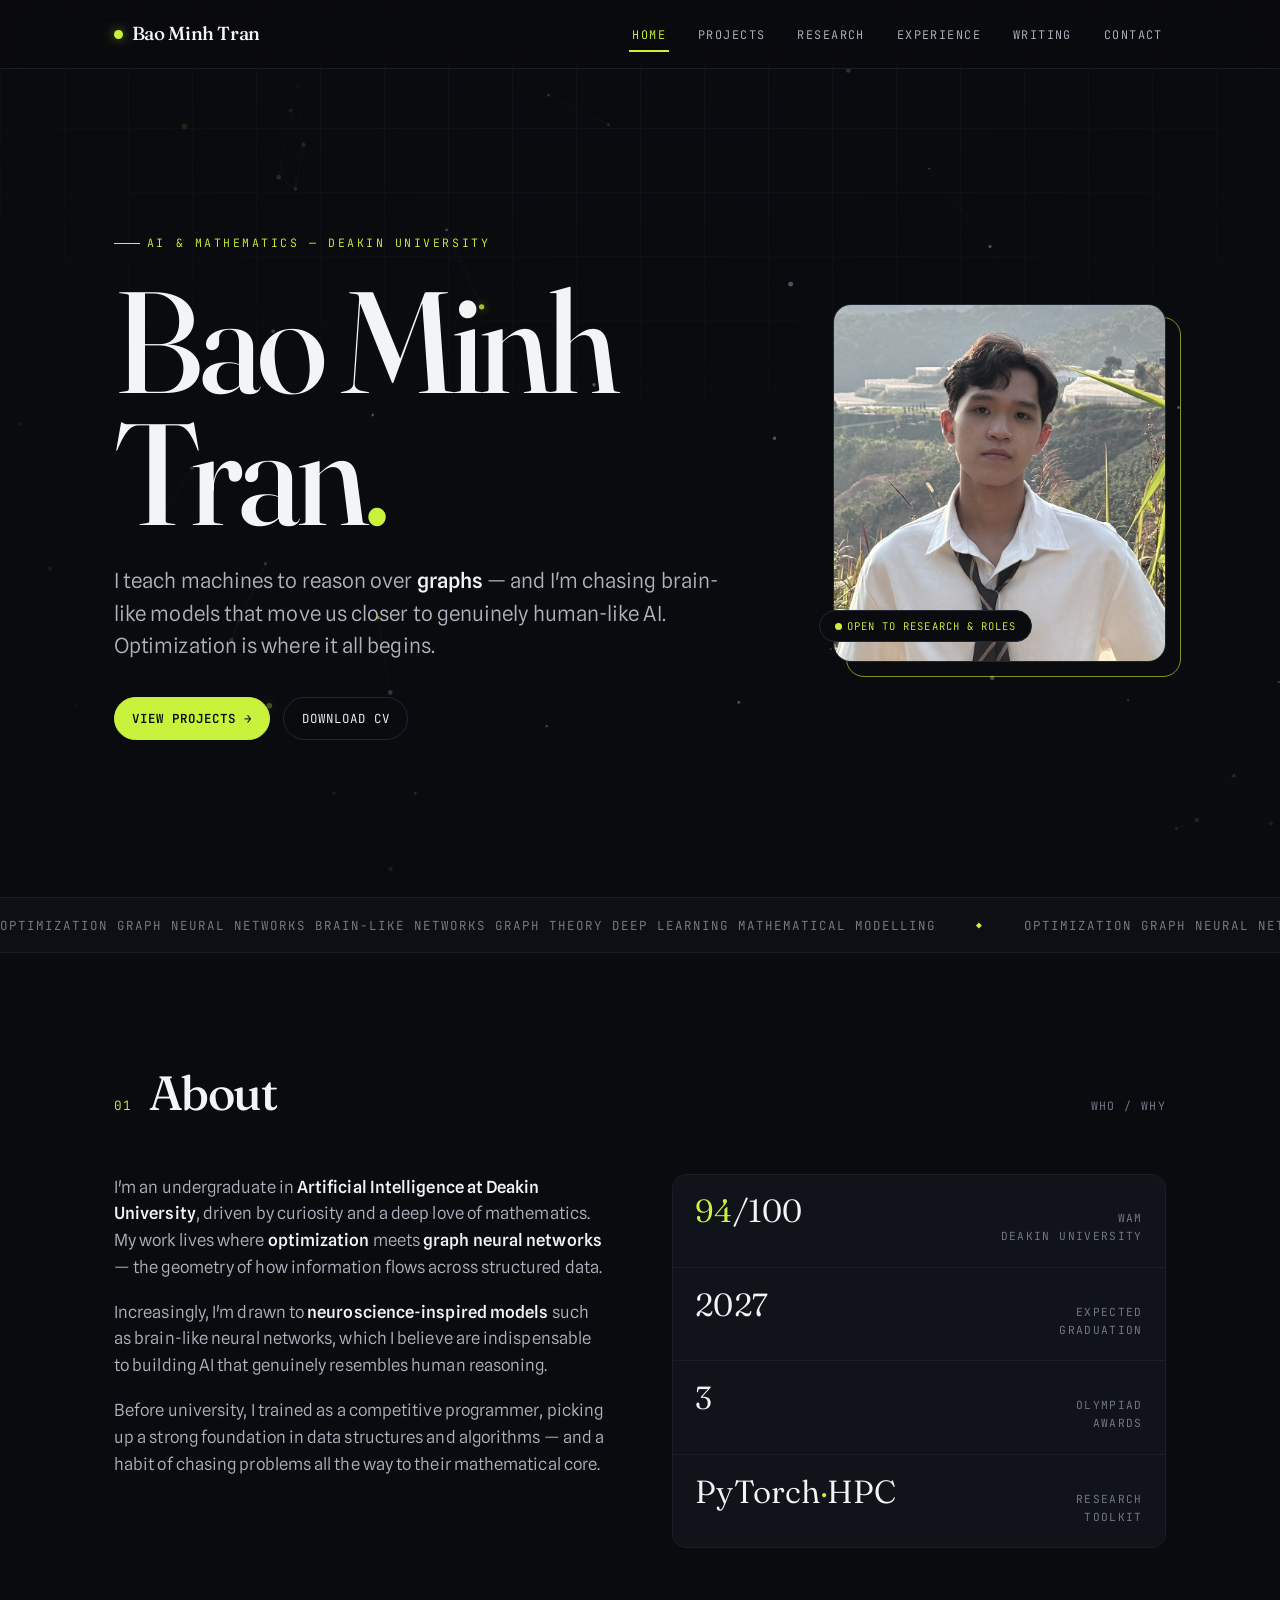
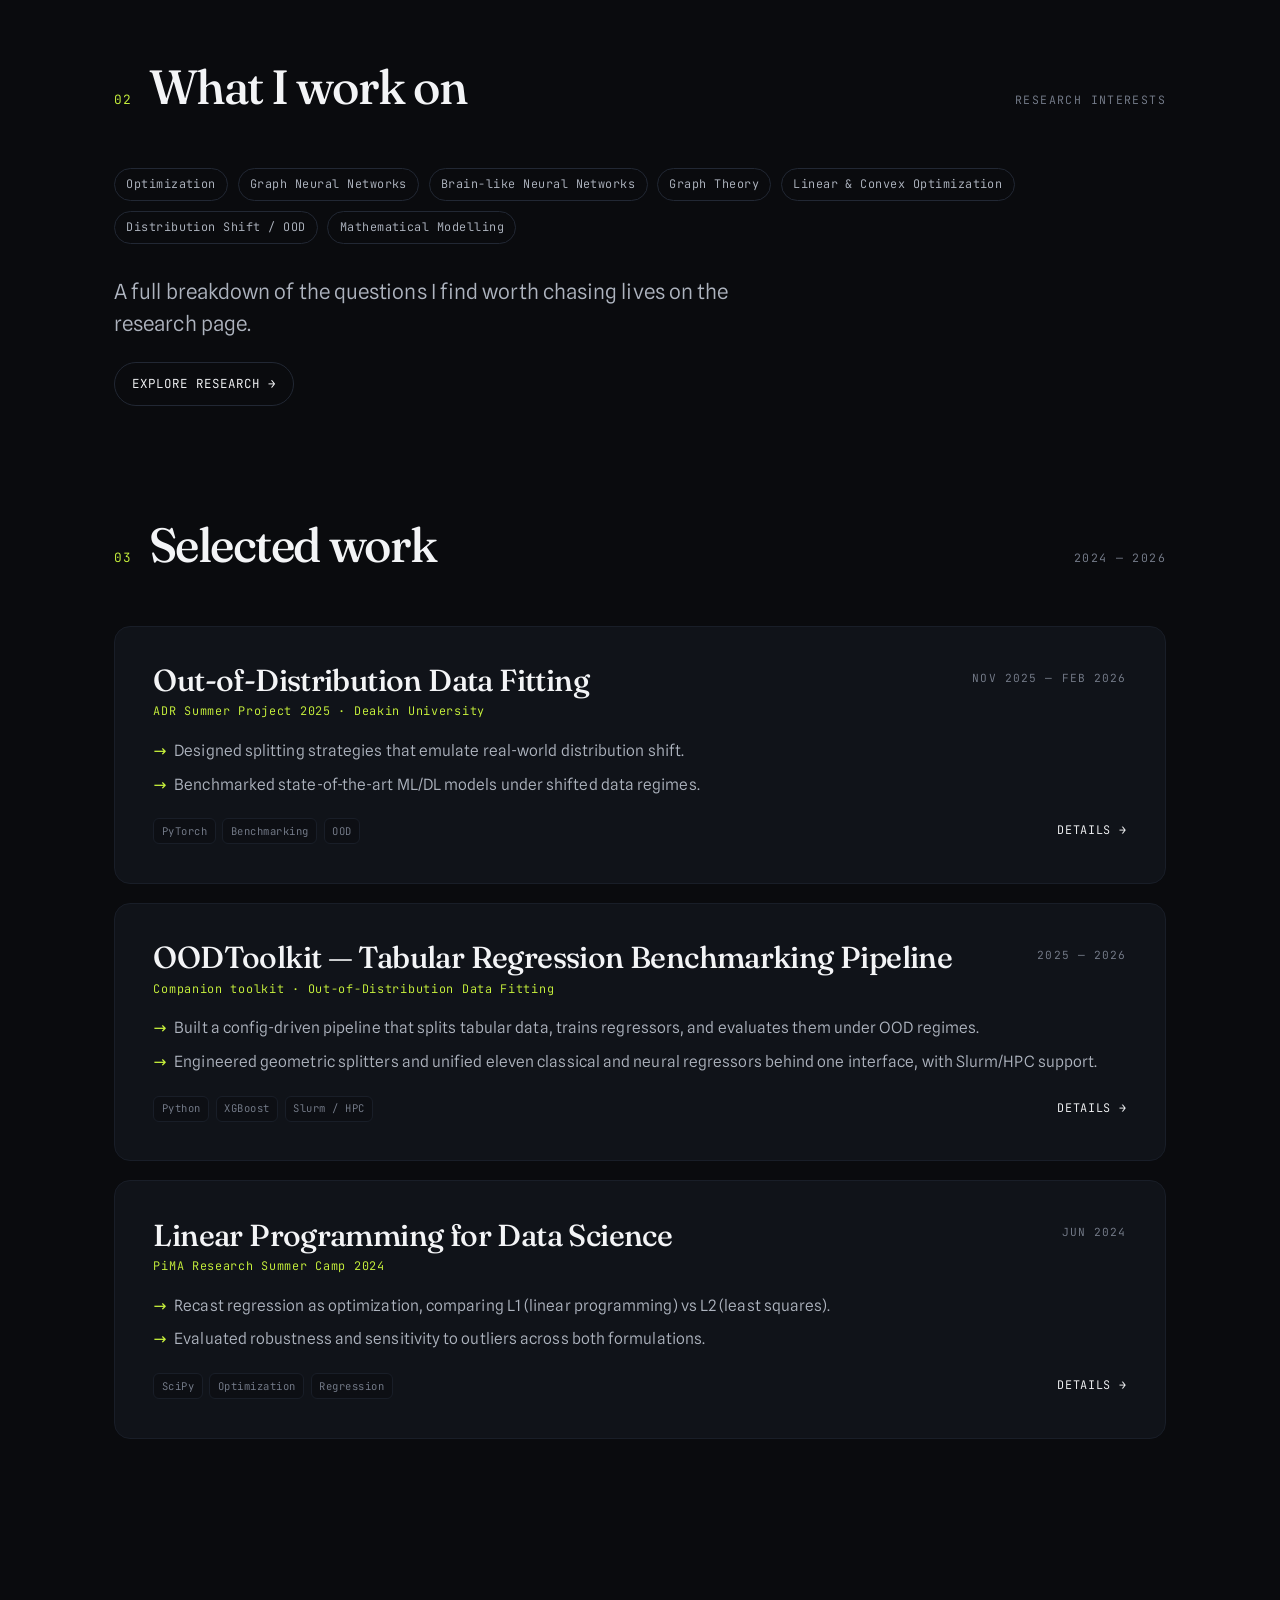
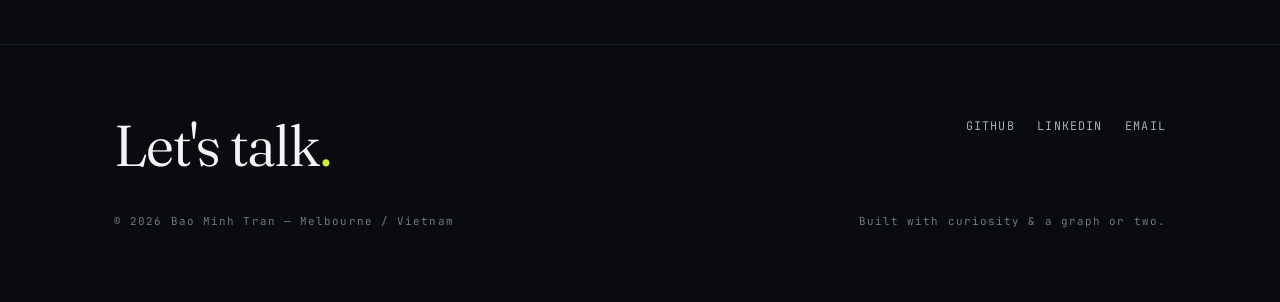
==== commit 8cdaa8fa: "update cv.pdf and added another selected work" ====
--- a/index.html
+++ b/index.html
@@ -132,6 +132,21 @@
         </article>
         <article class="card reveal" data-delay="80">
           <div class="card-top">
+            <h3>OODToolkit — Tabular Regression Benchmarking Pipeline</h3>
+            <span class="meta">2025 — 2026</span>
+          </div>
+          <div class="org">Companion toolkit · Out-of-Distribution Data Fitting</div>
+          <ul>
+            <li>Built a config-driven pipeline that splits tabular data, trains regressors, and evaluates them under OOD regimes.</li>
+            <li>Engineered geometric splitters and unified eleven classical and neural regressors behind one interface, with Slurm/HPC support.</li>
+          </ul>
+          <div class="card-foot">
+            <div class="tag-row"><span class="tag">Python</span><span class="tag">XGBoost</span><span class="tag">Slurm / HPC</span></div>
+            <a class="repo-link" href="projects.html">Details →</a>
+          </div>
+        </article>
+        <article class="card reveal" data-delay="160">
+          <div class="card-top">
             <h3>Linear Programming for Data Science</h3>
             <span class="meta">Jun 2024</span>
           </div>
